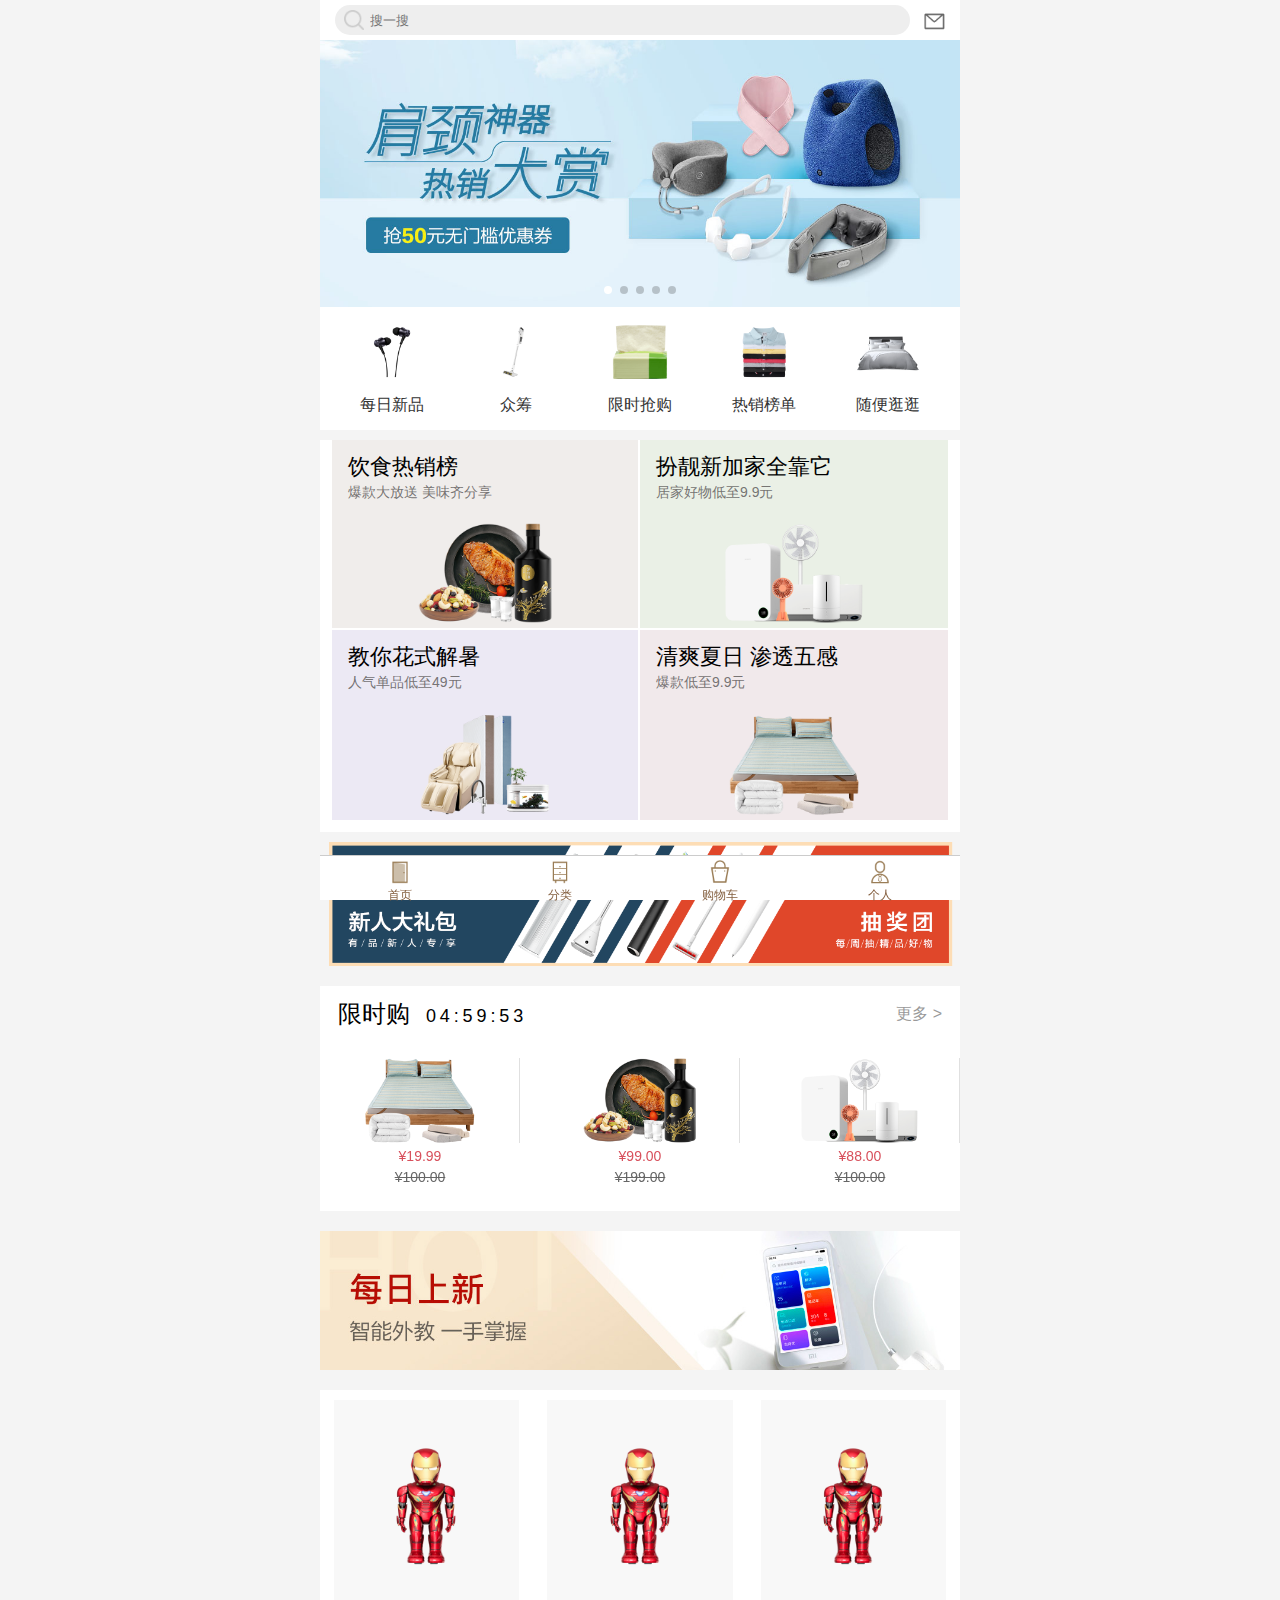
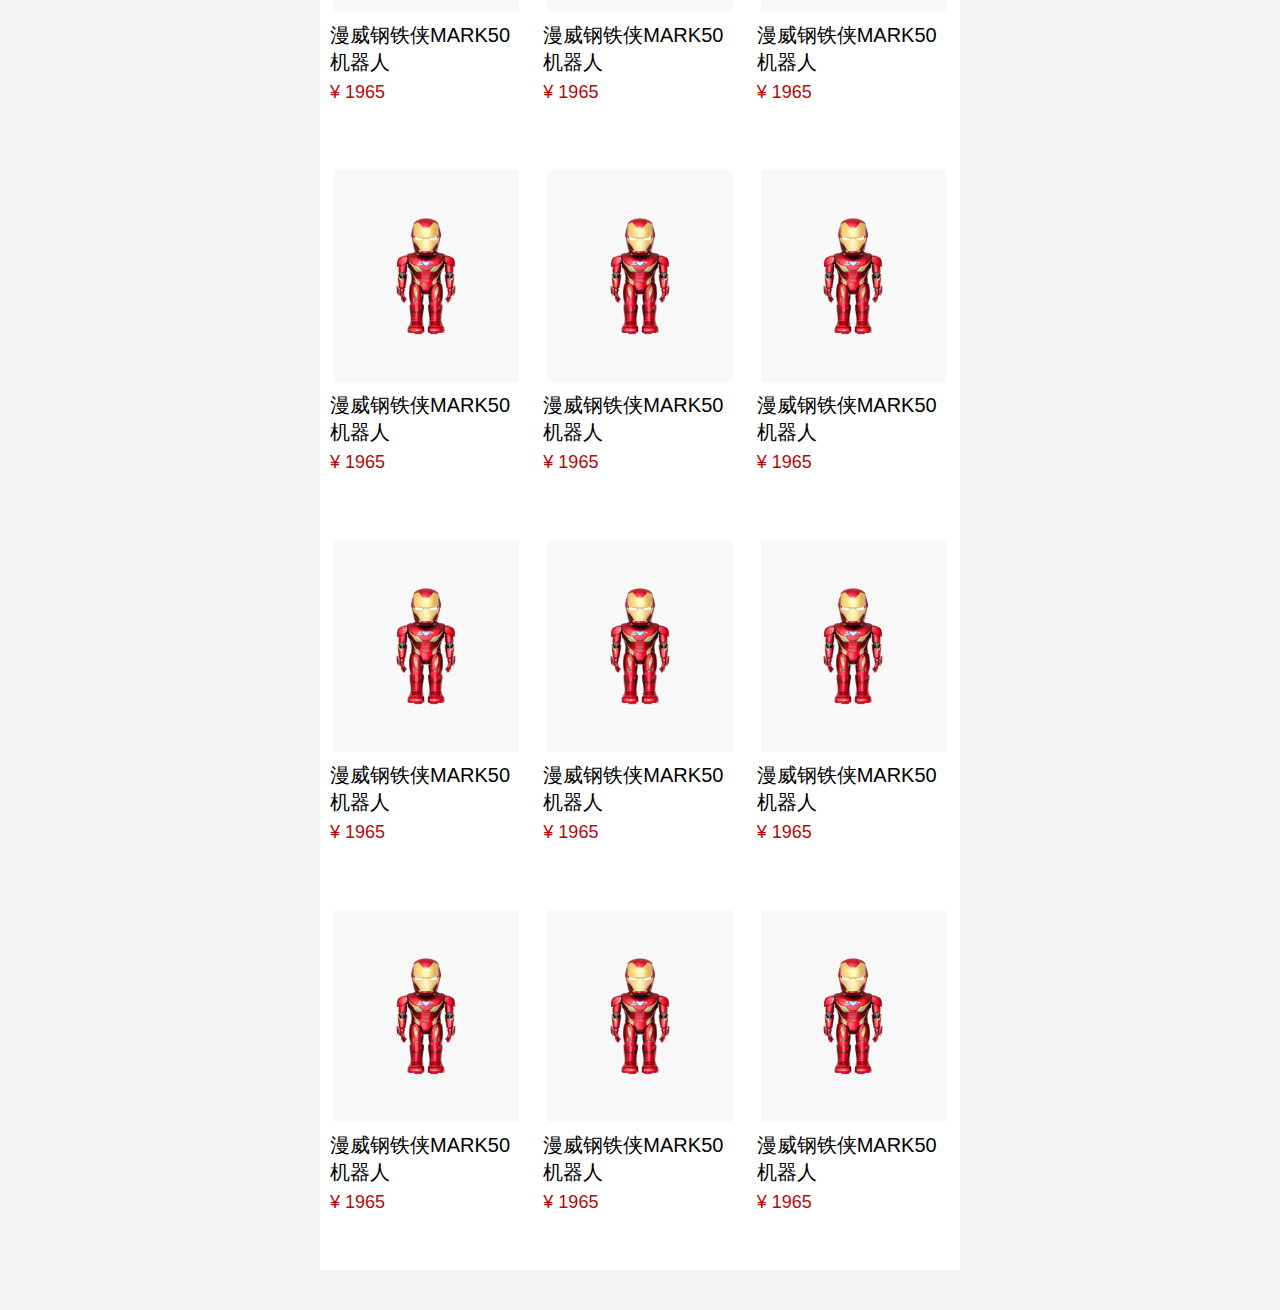
==== index.html @ 861d6db7 "有品" ====
<!DOCTYPE html>
<html lang="en">

<head>
	<meta charset="UTF-8">
	<!-- 
		user-scalable 是否缩放
		width=device-width 布局视口与可见视口宽度相同
		initial-scale 初始缩放比列
	 -->
	<meta name="viewport"
		content="width=device-width,user-scalable=no,initial-scale=1.0,maximum-scale=1.0,minimum-scale=1.0" />
	<title>首页</title>
	<link rel="stylesheet" type="text/css" href="./style/base.css">
	<link rel="stylesheet" href="./style/swiper.min.css">
	<link rel="stylesheet" type="text/css" href="./style/index.css">
</head>

<body>
	<div id="layout">
		<!-- 头部 -->
		<header class="header">
			<div class="header_box">
				<form action="#" class="form">
					<span class="icon_search"></span>
					<input type="searchs" placeholder="搜一搜">
				</form>
				<a href="javascript:;" class="navigator-msg-img">
					<img src="./images/std_titlebar_home_message.png" alt="">
				</a>
			</div>
		</header>
		<!-- 轮播图 -->
		<div class="banner swiper-container" id="swiper1">
			<ul class="clearfix swiper-wrapper">
				<li class="swiper-slide"><a href="#"><img src="./images/banner01.jpg" alt=""></a></li>
				<li class="swiper-slide"><a href="#"><img src="./images/banner02.jpg" alt=""></a></li>
				<li class="swiper-slide"><a href="#"><img src="./images/banner03.jpg" alt=""></a></li>
				<li class="swiper-slide"><a href="#"><img src="./images/banner04.jpg" alt=""></a></li>
				<li class="swiper-slide"><a href="#"><img src="./images/banner05.jpg" alt=""></a></li>
			</ul>
			<div class="swiper-pagination" style="width: 100px;float: right">
				<li></li>
				<li></li>
				<li></li>
				<li></li>
				<li></li>
			</div>
			<!--分页器-->
		</div>
		<nav class="nav">
			<ul class="item-tab clearfix">
				<li>
					<a href="#">
						<img src="./images/img-tab01.png" alt="">
						<span>每日新品</span>
					</a>
				</li>
				<li>
					<a href="#">
						<img src="./images/img-tab02.png" alt="">
						<span>众筹</span>
					</a>
				</li>
				<li>
					<a href="#">
						<img src="./images/img-tab03.png" alt="">
						<span>限时抢购</span>
					</a>
				</li>
				<li>
					<a href="#">
						<img src="./images/img-tab04.png" alt="">
						<span>热销榜单</span>
					</a>
				</li>
				<li>
					<a href="#">
						<img src="./images/img-tab05.png" alt="">
						<span>随便逛逛</span>
					</a>
				</li>
			</ul>
		</nav>
		<!-- 商品主体 -->
		<div class="main">
			<!-- 主体分类 -->
			<div class="main-classify">
				<div class="main-item clearfix">
					<div class="main-item-box">
						<h3>饮食热销榜</h3>
						<span>爆款大放送&nbsp;美味齐分享</span>
						<img src="./images/main-top-02.png" alt="">
					</div>
					<div class="main-item-box">
						<h3>扮靓新加家全靠它</h3>
						<span>居家好物低至9.9元</span>
						<img src="./images/main-top-03.png"" alt="">
					</div>
					<div class=" main-item-box">
						<h3>教你花式解暑</h3>
						<span>人气单品低至49元</span>
						<img src="./images/main-top-04.png"" alt="">
					</div>
					<div class=" main-item-box">
						<h3>清爽夏日&nbsp;渗透五感</h3>
						<span>爆款低至9.9元</span>
						<img src="./images/main-top-01.png"" alt="">
					</div>
				</div>
			</div>
			<!-- 广告 -->
			<div class=" main-advertising">
						<img src="./images/main-advertising.png" alt="">
			</div>
					<!-- 限时购 -->
					<section class="product_box">
						<!-- 头部 -->
						<div class="product_box_tit clearfix">
							<div class="f_left">
								<span class="sk_name">限时购</span>
								<!-- <div class="sk_tit_time">
								<i></i>
								<span>09点场</span>
							</div> -->
								<div class="sk_time">
									<span>0</span>
									<span>0</span>
									<span>:</span>
									<span>0</span>
									<span>0</span>
									<span>:</span>
									<span>0</span>
									<span>0</span>
								</div>
							</div>
							<div class="f_right more">更多&nbsp;>
							</div>
						</div>
						<!-- 内容 -->
						<div class="product_box_con swiper-container" id="swiper2">
							<ul class="clearfix swiper-wrapper">
								<li class="swiper-slide">
									<a href="javascript:;"><img src="./images/main-top-01.png" alt=""></a>
									<p>&yen;19.99</p>
									<p>&yen;100.00</p>
								</li>
								<li class="swiper-slide">
									<a href="javascript:;"><img src="./images/main-top-02.png" alt=""></a>
									<p>&yen;99.00</p>
									<p>&yen;199.00</p>
								</li>
								<li class="swiper-slide">
									<a href="javascript:;"><img src="./images/main-top-03.png" alt=""></a>
									<p>&yen;88.00</p>
									<p>&yen;100.00</p>
								</li>
								<li class="swiper-slide">
									<a href="javascript:;"><img src="./images/main-top-04.png" alt=""></a>
									<p>&yen;10.00</p>
									<p>&yen;100.00</p>
								</li>
								<li class="swiper-slide">
									<a href="javascript:;"><img src="./images/main-top-01.png" alt=""></a>
									<p>&yen;10.00</p>
									<p>&yen;100.00</p>
								</li>
								<li class="swiper-slide">
									<a href="javascript:;"><img src="./images/main-top-01.png" alt=""></a>
									<p>&yen;10.00</p>
									<p>&yen;100.00</p>
								</li>
							</ul>
						</div>
					</section>
					<div class=" main-advertising">
						<img src="./images/main-advertising2.png" alt="">
					</div>
					<section class="product-main">
						<ul>
							<li>
								<div class="product-bg">
									<div class="product-img"></div>
								</div>
								<div class="product-tit">漫威钢铁侠MARK50机器人</div>
								<!-- 价格 -->
								<span class="product-price">
									&yen;&nbsp;1965
								</span>
							</li>
							<li>
								<div class="product-bg">
									<div class="product-img"></div>
								</div>
								<div class="product-tit">漫威钢铁侠MARK50机器人</div>
								<!-- 价格 -->
								<span class="product-price">
									&yen;&nbsp;1965
								</span>
							</li>
							<li>
								<div class="product-bg">
									<div class="product-img"></div>
								</div>
								<div class="product-tit">漫威钢铁侠MARK50机器人</div>
								<!-- 价格 -->
								<span class="product-price">
									&yen;&nbsp;1965
								</span>
							</li>
							<li>
								<div class="product-bg">
									<div class="product-img"></div>
								</div>
								<div class="product-tit">漫威钢铁侠MARK50机器人</div>
								<!-- 价格 -->
								<span class="product-price">
									&yen;&nbsp;1965
								</span>
							</li>
							<li>
								<div class="product-bg">
									<div class="product-img"></div>
								</div>
								<div class="product-tit">漫威钢铁侠MARK50机器人</div>
								<!-- 价格 -->
								<span class="product-price">
									&yen;&nbsp;1965
								</span>
							</li>
							<li>
								<div class="product-bg">
									<div class="product-img"></div>
								</div>
								<div class="product-tit">漫威钢铁侠MARK50机器人</div>
								<!-- 价格 -->
								<span class="product-price">
									&yen;&nbsp;1965
								</span>
							</li>
						</ul>
					</section>
					<section class="product-main">
						<ul>
							<li>
								<div class="product-bg">
									<div class="product-img"></div>
								</div>
								<div class="product-tit">漫威钢铁侠MARK50机器人</div>
								<!-- 价格 -->
								<span class="product-price">
									&yen;&nbsp;1965
								</span>
							</li>
							<li>
								<div class="product-bg">
									<div class="product-img"></div>
								</div>
								<div class="product-tit">漫威钢铁侠MARK50机器人</div>
								<!-- 价格 -->
								<span class="product-price">
									&yen;&nbsp;1965
								</span>
							</li>
							<li>
								<div class="product-bg">
									<div class="product-img"></div>
								</div>
								<div class="product-tit">漫威钢铁侠MARK50机器人</div>
								<!-- 价格 -->
								<span class="product-price">
									&yen;&nbsp;1965
								</span>
							</li>
							<li>
								<div class="product-bg">
									<div class="product-img"></div>
								</div>
								<div class="product-tit">漫威钢铁侠MARK50机器人</div>
								<!-- 价格 -->
								<span class="product-price">
									&yen;&nbsp;1965
								</span>
							</li>
							<li>
								<div class="product-bg">
									<div class="product-img"></div>
								</div>
								<div class="product-tit">漫威钢铁侠MARK50机器人</div>
								<!-- 价格 -->
								<span class="product-price">
									&yen;&nbsp;1965
								</span>
							</li>
							<li>
								<div class="product-bg">
									<div class="product-img"></div>
								</div>
								<div class="product-tit">漫威钢铁侠MARK50机器人</div>
								<!-- 价格 -->
								<span class="product-price">
									&yen;&nbsp;1965
								</span>
							</li>
						</ul>
					</section>
				
		</main>
		<footer class="m-footer">
			<div class="m-footer-box">
				<div class="tabbar-item">
					<a href="./index.html">
						<i class="tab-01"></i>
						<span>首页</span>
					</a>
					<a href="./category.html">
						<i class="tab-02"></i>
						<span>分类</span>
					</a>
					<a href="javascript;;">
						<i class="tab-03"></i>
						<span>购物车</span>
					</a>
					<a href="./mine.html">
						<i class="tab-04"></i>
						<span>个人</span>
					</a>
					
				</div>
			</div>
		</footer>
	</div>





	<script src="js/swiper.min.js"> </script>
	<script src="js/common.js"></script>
	<script src="js/index.js"></script>

</body>

</html>
---- style/base.css ----
/*
	重置
 */
* {
	padding: 0px;
	margin: 0px auto;
	box-sizing: border-box;
	-webkit-tap-highlight-color: transparent;   /*消除移动端默认的点击高亮效果*/
	-webkit-box-sizing: border-box; 
}
html,body {
	width: 100%;
}
body {
	font-size: 14px;
	font-family: "MicroSoft YaHei",sans-serif; /*设备默认字体*/
}
a {
	color: #333;
	text-decoration: none;
	display: inline-block;
}
a:hover {
	text-decoration: none;
}
ul , ol {
	list-style: none;
}
i {
	font-style:normal;
}
a,button,input,optgroup,select,textarea{

	-webkit-tap-highlight-color: rgba(0,0,0,0);
	
}
/* input {
	border: none;
	去掉input的框
	outline: none;
	appearance 去掉移动端默认的表单样式
	-webkit-appearance:none;
} */
/*通用 css */
.clearfix::before,
.clearfix::after{
	content: "";
	height: 0;
	line-height: 0;
	display: block;
	visibility: hidden;
	clear: both;
}
.f_left {
	float: left;
}
.f_right {
	float: right;
}
.do_a {
	color: #ABC0CE;
}
---- style/index.css ----
body {
	background: #F4F4F4;
}
#layout {
	width: 100%;
	max-width: 640px;
	min-width: 300px;
	padding: 40px 0;
}

.header {
	position: fixed;
	top: 0px;
	width: 100%;
	height: 40px;
	z-index: 1000;
	background: #fff;
	max-width: 640px;
	min-width: 300px;
}

.header>.header_box {
	width: 100%;
	height: 40px;
	max-width: 640px;
	min-width: 300px;
	position: relative;
}

/* .header_box .icon_logo {
	display: block;
	width: 60px;
	height: 36px;
	position: absolute;
	top: 4px;
	left: 10px;
	background-position:0 -103px;
} */
.header_box .form {
	width: 100%;
	height: 40px;
	position: relative;
	padding-left: 15px;
	padding-right: 50px;
	
}

.header_box .form>input {
	width: 100%;
	height: 30px;
	border-radius: 15px;
	margin-top: 5px;
	padding-left: 35px;
	outline: none;
	border: none;
	background: #EEEEEE;

}

.icon_search {
	display: block;
	position: absolute;
	width: 20px;
	height: 20px;
	top: 10px;
	left: 24px;
	background: url("../images/home_search.png") no-repeat;
	background-size: 100%;
	z-index: 3;
}

.header_box .navigator-msg-img {
	width: 42px;
	height: 42px;
	position: absolute;
	right: 5px;
	top: 0px;
	z-index: 4;
}

.header_box .navigator-msg-img img {
	width: 100%;
}

/* 轮播图 */
.banner {
	width: 100%;
	position: relative;
	overflow: hidden;
}
.swiper-wrapper .swiper-slide a {
	display: block;
	width: 100%;
}
.swiper-wrapper .swiper-slide img {
	display: block;
	width: 100%;
}
/* 分页器 */
.swiper-pagination-bullets {
	right: 0;
}
.swiper-pagination-bullet-active {
	background: #fff;
}
/* 导航栏 */
.nav {
	width: 100%;
	padding: 14px 10px;
	/* border-bottom: 1px solid; */
	background: #fff;
	margin-bottom: 10px;
}
.nav .item-tab {
	width: 100%;
	/* background: pink; */
}
.nav .item-tab li {
	width: 20%;
	float: left;
}
.nav .item-tab li a {
	display: block;
	width: 100%;
	text-align: center;
	/* border: 1px solid; */
	font-size: 16px;
}
.nav .item-tab li a img {
	display: block;
	width: 62px;
	height: 62px;
	/* border: 1px solid; */
	margin-bottom: 12px;
}

/* 主体 */
.main {
	width: 100%;
	/* border: 1px solid; */
}
.main .main-classify {
	width: 100%;
	padding:0 12px 12px;
	background: #fff;
	margin-bottom: 10px;
}
.main .main-classify .main-item {
	width: 100%;
	/* border: 1px solid; */
	box-sizing: border-box;


}
.main-item .main-item-box{
	width: 50%;
	height: 190px;
	/* background: pink; */
	/* border: 1px solid; */
	float: left;
	position: relative;
	padding: 12px 0 0 0px;
}
.main-item .main-item-box img {
	display: block;
	width: 150px;
	height: 100px;
	/* border: 1px solid; */
	position: absolute;
	bottom: 5px;
	left: 0px;
	right: 0;
}
.main-item .main-item-box:nth-child(1) {
	background: #F0EDEB;
	border-right: 2px solid #fff;
	border-bottom: 2px solid #fff;
}
.main-item .main-item-box:nth-child(2) {
	background: #EAF0E6;
	border-bottom: 2px solid #fff;
}
.main-item .main-item-box:nth-child(3) {
	background: #ECE9F4;
	border-right: 2px solid #fff;
}
.main-item .main-item-box:nth-child(4) {
	background: #F1E9EB;
}
.main-item .main-item-box h3 {
	font-size: 22px;
	font-weight: 400;
	margin-bottom: 2px;
	margin-left: 16px;
}
.main-item .main-item-box span {
	color: rgba(80, 77, 77, 0.774);
	margin-left: 16px;
}
/* 广告 */
.main .main-advertising img {
	display: block;
	width: 100%;
	margin-bottom: 20px;
}

/*限时购*/
.main .product_box {
	/* border: 1px solid; */
	width: 100%;
	padding-bottom: 10px;
	background: #fff;
	margin-bottom: 20px;
}
.product_box .product_box_tit {
	/* border: 1px solid; */
	padding: 12px 18px;
	width: 100%;
	max-width: 640px;
	min-width: 300px;
}
.product_box_tit .sk_name,.sk_tit_time,.sk_time {
	display: inline-block;
}
.product_box_tit .sk_name {
	font-size: 24px;
	margin-right: 12px;
}
.product_box_tit .sk_time  span{
	/* border: 1px solid; */
	font-size: 18px;
}
.product_box_tit .more {
	margin-top: 6px;
	color: #999999;
	font-size: 16px;
}
/*商品内容*/
.product_box > .product_box_con {
	width: 100%;
	padding: 16px 0 16px 0;
	max-width: 640px;
	min-width: 300px;

}
.product_box > .product_box_con > ul {
	width: 100%;
	/* display: flex; */
}
.product_box > .product_box_con > ul > li {
	float: left;
	width: 33.3333%;
	text-align: center;
}
.product_box > .product_box_con > ul > li > a {
	display: block;
	width: 100%;
	border-right: 1px solid #e0e0e0;
}
.product_box > .product_box_con > ul > li:last-child > a {
	border-right: 0px;
}
.product_box > .product_box_con > ul > li > a > img {
	display: block;
	width: 64%;
	margin: 0 auto;
}
/* 
	E.first-of-type 选择E同类型的同级的第一个元素
	E.last-of-type 选择E同类型的同级的最后一个元素
	E.first-of-type 选择E同类型的同级的第一个元素
*/
.product_box > .product_box_con > ul > li > p:first-of-type {
	color: #d8505c;
	padding-top: 5px;
}
.product_box > .product_box_con > ul > li > p:last-of-type {
	text-decoration: line-through;  /*删除线 */
	color: #666;
	padding-top: 5px;
}
/* 商品中部 */
.main .product-main {
	width: 100%;
	/* height: 700px; */
	/* border: 1px solid; */

}
.main .product-main ul {
	width: 100%;
	display: flex;
	display: -webkit-flex; /* Safari */
	flex-wrap: wrap;
	background: #fff;

}
.main .product-main ul li{
	width: 33.33%;
	height: 370px;
	/* border: 1px solid; */
	padding: 10px;
	text-align: left;
}
.main .product-main .product-bg {
	width: 96%;
	height: 212px;;
	background: #F8F8F8;
	margin-bottom: 10px;
	box-sizing: border-box;
	padding-top: 32px;
}
.product-bg .product-img {
	width: 80%;
	height: 160px;
	/* border: 1px solid; */
	background: url(../images/portarit-2.png) no-repeat;
	background-size: 100%;
}
.main .product-main .product-tit {
	font-size: 20px;
	margin-bottom: 6px;
}
.main .product-main .product-price {
	font-size: 18px;
	color: #B60909;
}



/*--------------- 底部----------------  */
.m-footer {
	position: fixed;
	bottom: 0px;
	left: 0px;
	right: 0px;
	width: 100%;
	height: 45px;
	z-index: 1000;
	background:#fff;
	max-width: 640px;
	min-width: 300px;
	border-top: 1px solid #ccc;
} 
.m-footer .m-footer-box {
	width: 100%;
	height: 50px;
	max-width: 640px;
	min-width: 300px;
}
.m-footer-box .tabbar-item {
	width: 100%;
	height: 50px;
	/* border-top: 1px solid; */
	display: flex;
}
.tabbar-item a  {
	width: 25%;
	height: 50px;
	/* border-right: 1px solid; */
	text-align: center;
}
.tabbar-item a span {
	display: inline-block;
	margin-top: 4px;
	padding: 0px;
	font-family: Arial, Helvetica, sans-serif;
	font-size: 12px;
	color: rgb(132, 95, 63);
	line-height: 14.4px;
}
.tabbar-item a i{
	display: block;
	width: 24px;
	height: 24px;
	/* border: 1px solid; */
	margin-top: 4px;
	/* 居中 */
	/* display:table-cell;
    text-align:center;
	vertical-align:middle; */
}
.tabbar-item .tab-01 {
	background: url("../images/img.png");
	background-position: 0 -24px;
	background-size: 100%;
}
.tabbar-item .tab-02 {
	background: url("../images/img.png");
	background-position: 0 -48px;
	background-size: 100%;
}
.tabbar-item .tab-03 {
	background: url("../images/img.png");
	background-position: 0 -144px;
	background-size: 100%;
}
.tabbar-item .tab-04 {
	background: url("../images/img.png");
	background-position: 0 -191px;
	background-size: 100%;
}
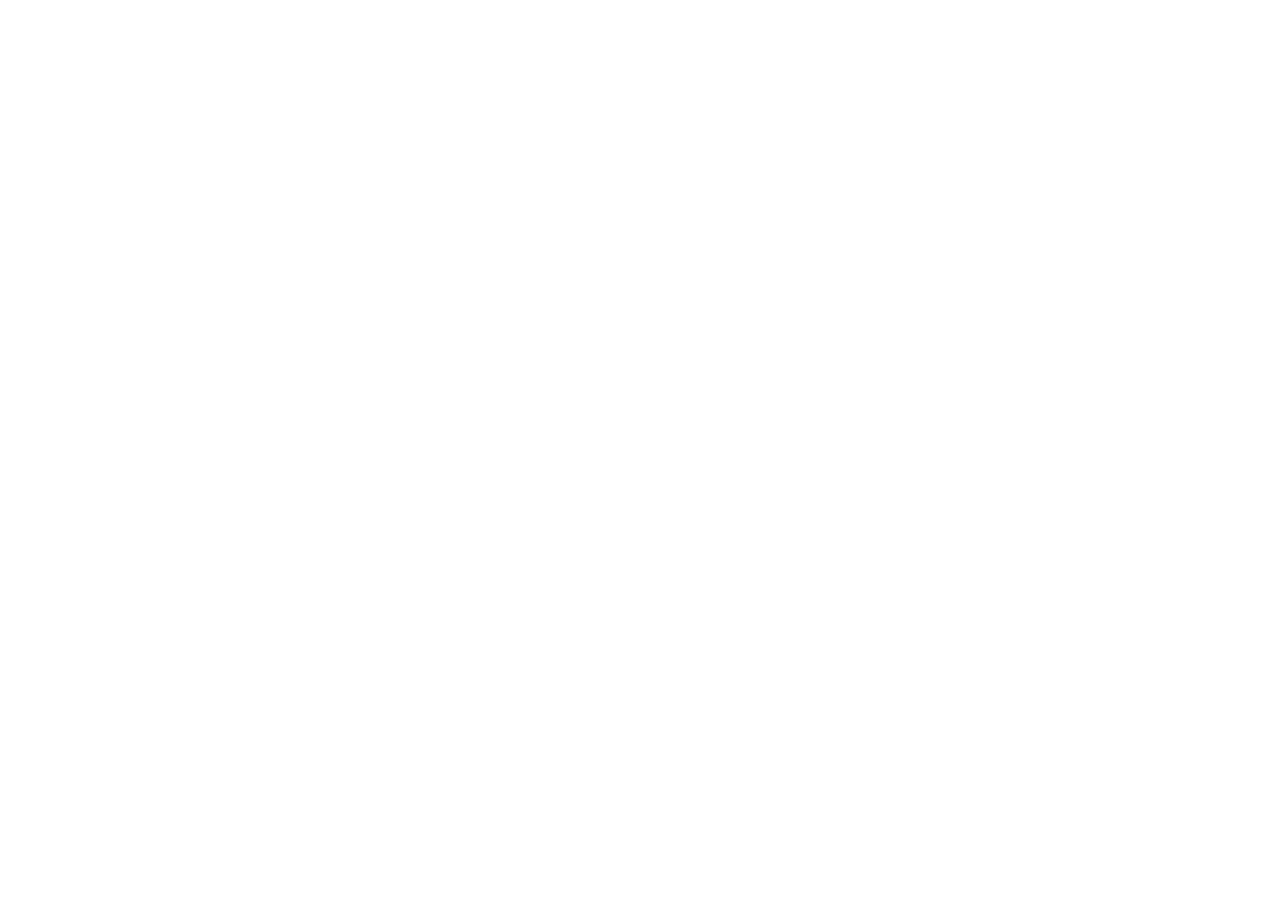
==== commit 641ab41e: "练手" ====
--- a/index.html
+++ b/index.html
@@ -1,344 +1,13 @@
 <!DOCTYPE html>
 <html lang="en">
-
 <head>
-	<meta charset="UTF-8">
-	<!-- 
-		user-scalable 是否缩放
-		width=device-width 布局视口与可见视口宽度相同
-		initial-scale 初始缩放比列
-	 -->
-	<meta name="viewport"
-		content="width=device-width,user-scalable=no,initial-scale=1.0,maximum-scale=1.0,minimum-scale=1.0" />
-	<title>首页</title>
-	<link rel="stylesheet" type="text/css" href="./style/base.css">
-	<link rel="stylesheet" href="./style/swiper.min.css">
-	<link rel="stylesheet" type="text/css" href="./style/index.css">
+    <meta charset="UTF-8">
+    <meta name="viewport" content="width=
+    , initial-scale=1.0">
+    <meta http-equiv="X-UA-Compatible" content="ie=edge">
+    <title>Document</title>
 </head>
-
 <body>
-	<div id="layout">
-		<!-- 头部 -->
-		<header class="header">
-			<div class="header_box">
-				<form action="#" class="form">
-					<span class="icon_search"></span>
-					<input type="searchs" placeholder="搜一搜">
-				</form>
-				<a href="javascript:;" class="navigator-msg-img">
-					<img src="./images/std_titlebar_home_message.png" alt="">
-				</a>
-			</div>
-		</header>
-		<!-- 轮播图 -->
-		<div class="banner swiper-container" id="swiper1">
-			<ul class="clearfix swiper-wrapper">
-				<li class="swiper-slide"><a href="#"><img src="./images/banner01.jpg" alt=""></a></li>
-				<li class="swiper-slide"><a href="#"><img src="./images/banner02.jpg" alt=""></a></li>
-				<li class="swiper-slide"><a href="#"><img src="./images/banner03.jpg" alt=""></a></li>
-				<li class="swiper-slide"><a href="#"><img src="./images/banner04.jpg" alt=""></a></li>
-				<li class="swiper-slide"><a href="#"><img src="./images/banner05.jpg" alt=""></a></li>
-			</ul>
-			<div class="swiper-pagination" style="width: 100px;float: right">
-				<li></li>
-				<li></li>
-				<li></li>
-				<li></li>
-				<li></li>
-			</div>
-			<!--分页器-->
-		</div>
-		<nav class="nav">
-			<ul class="item-tab clearfix">
-				<li>
-					<a href="#">
-						<img src="./images/img-tab01.png" alt="">
-						<span>每日新品</span>
-					</a>
-				</li>
-				<li>
-					<a href="#">
-						<img src="./images/img-tab02.png" alt="">
-						<span>众筹</span>
-					</a>
-				</li>
-				<li>
-					<a href="#">
-						<img src="./images/img-tab03.png" alt="">
-						<span>限时抢购</span>
-					</a>
-				</li>
-				<li>
-					<a href="#">
-						<img src="./images/img-tab04.png" alt="">
-						<span>热销榜单</span>
-					</a>
-				</li>
-				<li>
-					<a href="#">
-						<img src="./images/img-tab05.png" alt="">
-						<span>随便逛逛</span>
-					</a>
-				</li>
-			</ul>
-		</nav>
-		<!-- 商品主体 -->
-		<div class="main">
-			<!-- 主体分类 -->
-			<div class="main-classify">
-				<div class="main-item clearfix">
-					<div class="main-item-box">
-						<h3>饮食热销榜</h3>
-						<span>爆款大放送&nbsp;美味齐分享</span>
-						<img src="./images/main-top-02.png" alt="">
-					</div>
-					<div class="main-item-box">
-						<h3>扮靓新加家全靠它</h3>
-						<span>居家好物低至9.9元</span>
-						<img src="./images/main-top-03.png"" alt="">
-					</div>
-					<div class=" main-item-box">
-						<h3>教你花式解暑</h3>
-						<span>人气单品低至49元</span>
-						<img src="./images/main-top-04.png"" alt="">
-					</div>
-					<div class=" main-item-box">
-						<h3>清爽夏日&nbsp;渗透五感</h3>
-						<span>爆款低至9.9元</span>
-						<img src="./images/main-top-01.png"" alt="">
-					</div>
-				</div>
-			</div>
-			<!-- 广告 -->
-			<div class=" main-advertising">
-						<img src="./images/main-advertising.png" alt="">
-			</div>
-					<!-- 限时购 -->
-					<section class="product_box">
-						<!-- 头部 -->
-						<div class="product_box_tit clearfix">
-							<div class="f_left">
-								<span class="sk_name">限时购</span>
-								<!-- <div class="sk_tit_time">
-								<i></i>
-								<span>09点场</span>
-							</div> -->
-								<div class="sk_time">
-									<span>0</span>
-									<span>0</span>
-									<span>:</span>
-									<span>0</span>
-									<span>0</span>
-									<span>:</span>
-									<span>0</span>
-									<span>0</span>
-								</div>
-							</div>
-							<div class="f_right more">更多&nbsp;>
-							</div>
-						</div>
-						<!-- 内容 -->
-						<div class="product_box_con swiper-container" id="swiper2">
-							<ul class="clearfix swiper-wrapper">
-								<li class="swiper-slide">
-									<a href="javascript:;"><img src="./images/main-top-01.png" alt=""></a>
-									<p>&yen;19.99</p>
-									<p>&yen;100.00</p>
-								</li>
-								<li class="swiper-slide">
-									<a href="javascript:;"><img src="./images/main-top-02.png" alt=""></a>
-									<p>&yen;99.00</p>
-									<p>&yen;199.00</p>
-								</li>
-								<li class="swiper-slide">
-									<a href="javascript:;"><img src="./images/main-top-03.png" alt=""></a>
-									<p>&yen;88.00</p>
-									<p>&yen;100.00</p>
-								</li>
-								<li class="swiper-slide">
-									<a href="javascript:;"><img src="./images/main-top-04.png" alt=""></a>
-									<p>&yen;10.00</p>
-									<p>&yen;100.00</p>
-								</li>
-								<li class="swiper-slide">
-									<a href="javascript:;"><img src="./images/main-top-01.png" alt=""></a>
-									<p>&yen;10.00</p>
-									<p>&yen;100.00</p>
-								</li>
-								<li class="swiper-slide">
-									<a href="javascript:;"><img src="./images/main-top-01.png" alt=""></a>
-									<p>&yen;10.00</p>
-									<p>&yen;100.00</p>
-								</li>
-							</ul>
-						</div>
-					</section>
-					<div class=" main-advertising">
-						<img src="./images/main-advertising2.png" alt="">
-					</div>
-					<section class="product-main">
-						<ul>
-							<li>
-								<div class="product-bg">
-									<div class="product-img"></div>
-								</div>
-								<div class="product-tit">漫威钢铁侠MARK50机器人</div>
-								<!-- 价格 -->
-								<span class="product-price">
-									&yen;&nbsp;1965
-								</span>
-							</li>
-							<li>
-								<div class="product-bg">
-									<div class="product-img"></div>
-								</div>
-								<div class="product-tit">漫威钢铁侠MARK50机器人</div>
-								<!-- 价格 -->
-								<span class="product-price">
-									&yen;&nbsp;1965
-								</span>
-							</li>
-							<li>
-								<div class="product-bg">
-									<div class="product-img"></div>
-								</div>
-								<div class="product-tit">漫威钢铁侠MARK50机器人</div>
-								<!-- 价格 -->
-								<span class="product-price">
-									&yen;&nbsp;1965
-								</span>
-							</li>
-							<li>
-								<div class="product-bg">
-									<div class="product-img"></div>
-								</div>
-								<div class="product-tit">漫威钢铁侠MARK50机器人</div>
-								<!-- 价格 -->
-								<span class="product-price">
-									&yen;&nbsp;1965
-								</span>
-							</li>
-							<li>
-								<div class="product-bg">
-									<div class="product-img"></div>
-								</div>
-								<div class="product-tit">漫威钢铁侠MARK50机器人</div>
-								<!-- 价格 -->
-								<span class="product-price">
-									&yen;&nbsp;1965
-								</span>
-							</li>
-							<li>
-								<div class="product-bg">
-									<div class="product-img"></div>
-								</div>
-								<div class="product-tit">漫威钢铁侠MARK50机器人</div>
-								<!-- 价格 -->
-								<span class="product-price">
-									&yen;&nbsp;1965
-								</span>
-							</li>
-						</ul>
-					</section>
-					<section class="product-main">
-						<ul>
-							<li>
-								<div class="product-bg">
-									<div class="product-img"></div>
-								</div>
-								<div class="product-tit">漫威钢铁侠MARK50机器人</div>
-								<!-- 价格 -->
-								<span class="product-price">
-									&yen;&nbsp;1965
-								</span>
-							</li>
-							<li>
-								<div class="product-bg">
-									<div class="product-img"></div>
-								</div>
-								<div class="product-tit">漫威钢铁侠MARK50机器人</div>
-								<!-- 价格 -->
-								<span class="product-price">
-									&yen;&nbsp;1965
-								</span>
-							</li>
-							<li>
-								<div class="product-bg">
-									<div class="product-img"></div>
-								</div>
-								<div class="product-tit">漫威钢铁侠MARK50机器人</div>
-								<!-- 价格 -->
-								<span class="product-price">
-									&yen;&nbsp;1965
-								</span>
-							</li>
-							<li>
-								<div class="product-bg">
-									<div class="product-img"></div>
-								</div>
-								<div class="product-tit">漫威钢铁侠MARK50机器人</div>
-								<!-- 价格 -->
-								<span class="product-price">
-									&yen;&nbsp;1965
-								</span>
-							</li>
-							<li>
-								<div class="product-bg">
-									<div class="product-img"></div>
-								</div>
-								<div class="product-tit">漫威钢铁侠MARK50机器人</div>
-								<!-- 价格 -->
-								<span class="product-price">
-									&yen;&nbsp;1965
-								</span>
-							</li>
-							<li>
-								<div class="product-bg">
-									<div class="product-img"></div>
-								</div>
-								<div class="product-tit">漫威钢铁侠MARK50机器人</div>
-								<!-- 价格 -->
-								<span class="product-price">
-									&yen;&nbsp;1965
-								</span>
-							</li>
-						</ul>
-					</section>
-				
-		</main>
-		<footer class="m-footer">
-			<div class="m-footer-box">
-				<div class="tabbar-item">
-					<a href="./index.html">
-						<i class="tab-01"></i>
-						<span>首页</span>
-					</a>
-					<a href="./category.html">
-						<i class="tab-02"></i>
-						<span>分类</span>
-					</a>
-					<a href="javascript;;">
-						<i class="tab-03"></i>
-						<span>购物车</span>
-					</a>
-					<a href="./mine.html">
-						<i class="tab-04"></i>
-						<span>个人</span>
-					</a>
-					
-				</div>
-			</div>
-		</footer>
-	</div>
-
-
-
-
-
-	<script src="js/swiper.min.js"> </script>
-	<script src="js/common.js"></script>
-	<script src="js/index.js"></script>
-
+    
 </body>
-
 </html>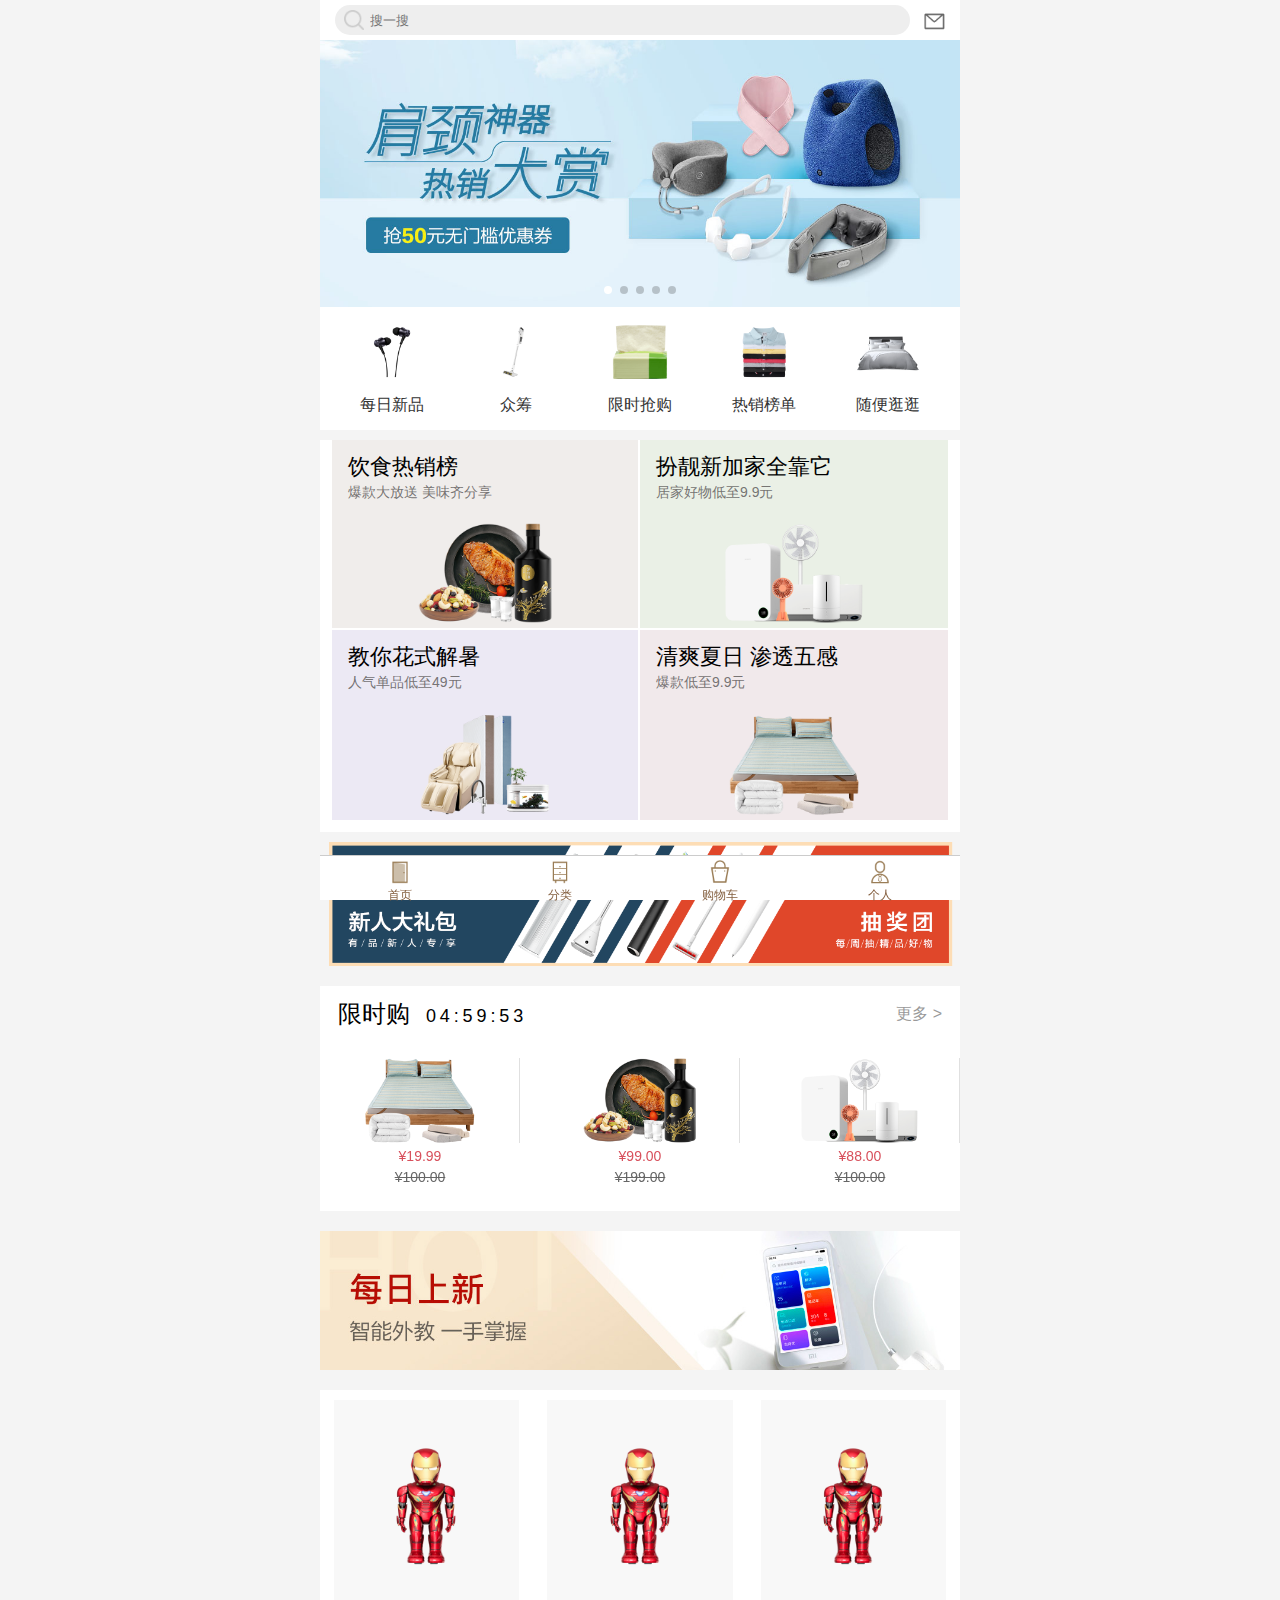
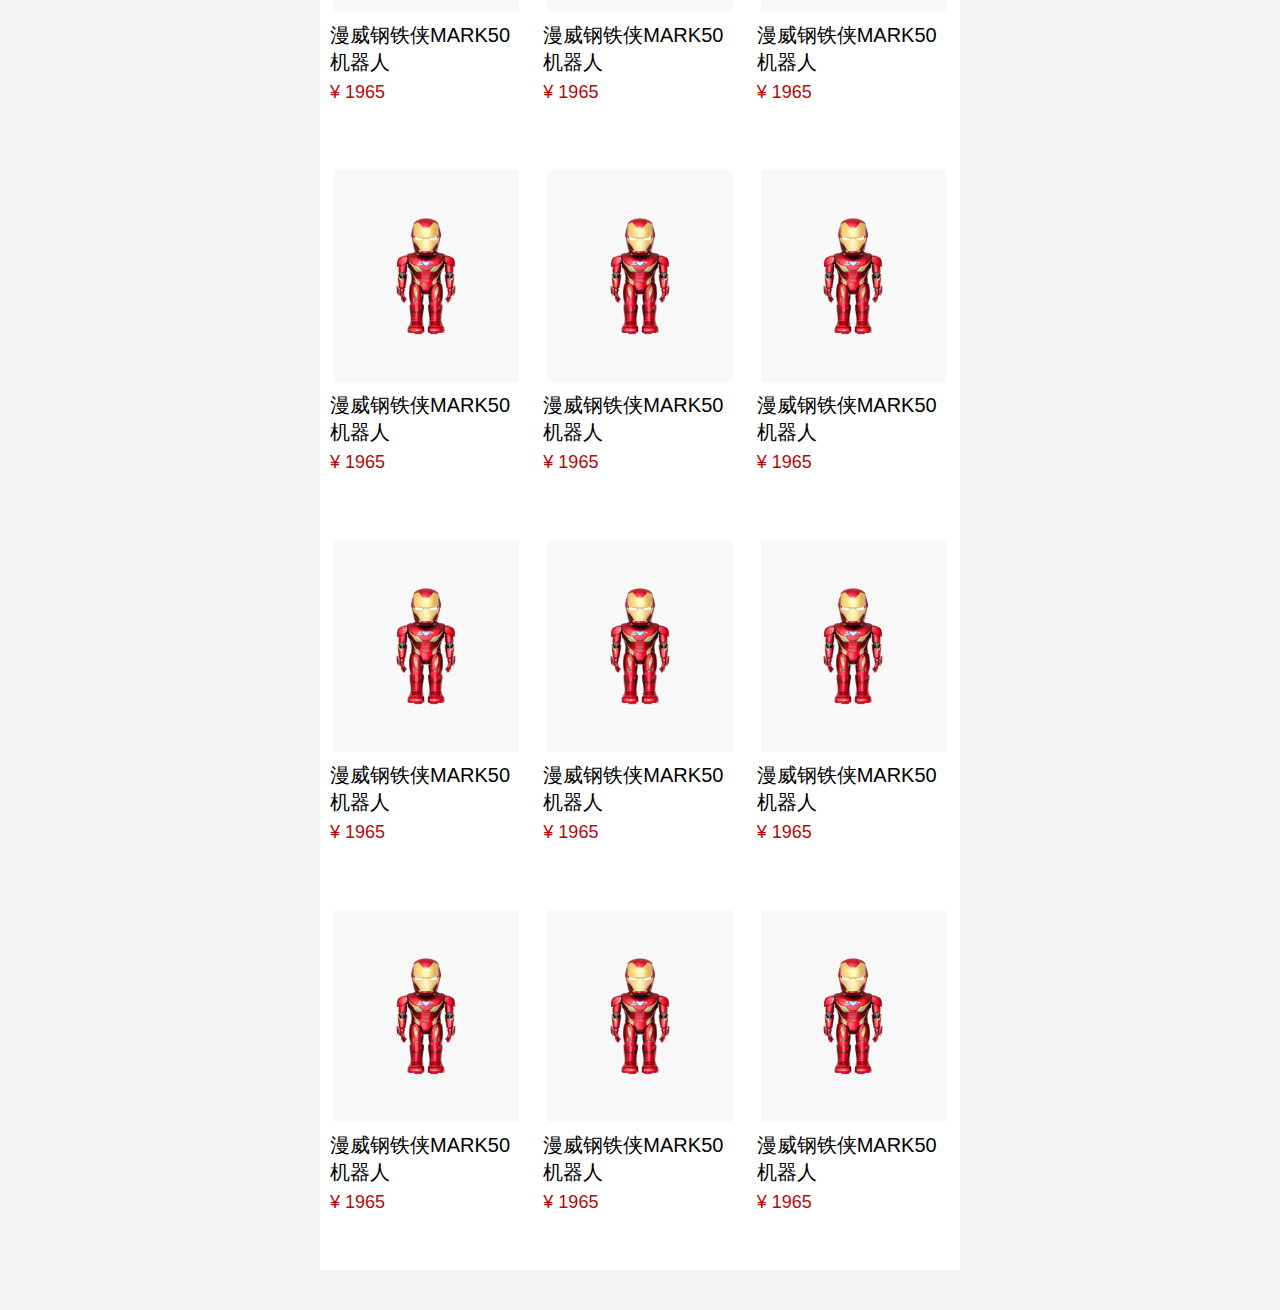
==== commit 1e45b199: "有品" ====
--- a/index.html
+++ b/index.html
@@ -1,13 +1,344 @@
 <!DOCTYPE html>
 <html lang="en">
+
 <head>
-    <meta charset="UTF-8">
-    <meta name="viewport" content="width=
-    , initial-scale=1.0">
-    <meta http-equiv="X-UA-Compatible" content="ie=edge">
-    <title>Document</title>
+	<meta charset="UTF-8">
+	<!-- 
+		user-scalable 是否缩放
+		width=device-width 布局视口与可见视口宽度相同
+		initial-scale 初始缩放比列
+	 -->
+	<meta name="viewport"
+		content="width=device-width,user-scalable=no,initial-scale=1.0,maximum-scale=1.0,minimum-scale=1.0" />
+	<title>首页</title>
+	<link rel="stylesheet" type="text/css" href="./style/base.css">
+	<link rel="stylesheet" href="./style/swiper.min.css">
+	<link rel="stylesheet" type="text/css" href="./style/index.css">
 </head>
+
 <body>
-    
+	<div id="layout">
+		<!-- 头部 -->
+		<header class="header">
+			<div class="header_box">
+				<form action="#" class="form">
+					<span class="icon_search"></span>
+					<input type="searchs" placeholder="搜一搜">
+				</form>
+				<a href="javascript:;" class="navigator-msg-img">
+					<img src="./images/std_titlebar_home_message.png" alt="">
+				</a>
+			</div>
+		</header>
+		<!-- 轮播图 -->
+		<div class="banner swiper-container" id="swiper1">
+			<ul class="clearfix swiper-wrapper">
+				<li class="swiper-slide"><a href="#"><img src="./images/banner01.jpg" alt=""></a></li>
+				<li class="swiper-slide"><a href="#"><img src="./images/banner02.jpg" alt=""></a></li>
+				<li class="swiper-slide"><a href="#"><img src="./images/banner03.jpg" alt=""></a></li>
+				<li class="swiper-slide"><a href="#"><img src="./images/banner04.jpg" alt=""></a></li>
+				<li class="swiper-slide"><a href="#"><img src="./images/banner05.jpg" alt=""></a></li>
+			</ul>
+			<div class="swiper-pagination" style="width: 100px;float: right">
+				<li></li>
+				<li></li>
+				<li></li>
+				<li></li>
+				<li></li>
+			</div>
+			<!--分页器-->
+		</div>
+		<nav class="nav">
+			<ul class="item-tab clearfix">
+				<li>
+					<a href="#">
+						<img src="./images/img-tab01.png" alt="">
+						<span>每日新品</span>
+					</a>
+				</li>
+				<li>
+					<a href="#">
+						<img src="./images/img-tab02.png" alt="">
+						<span>众筹</span>
+					</a>
+				</li>
+				<li>
+					<a href="#">
+						<img src="./images/img-tab03.png" alt="">
+						<span>限时抢购</span>
+					</a>
+				</li>
+				<li>
+					<a href="#">
+						<img src="./images/img-tab04.png" alt="">
+						<span>热销榜单</span>
+					</a>
+				</li>
+				<li>
+					<a href="#">
+						<img src="./images/img-tab05.png" alt="">
+						<span>随便逛逛</span>
+					</a>
+				</li>
+			</ul>
+		</nav>
+		<!-- 商品主体 -->
+		<div class="main">
+			<!-- 主体分类 -->
+			<div class="main-classify">
+				<div class="main-item clearfix">
+					<div class="main-item-box">
+						<h3>饮食热销榜</h3>
+						<span>爆款大放送&nbsp;美味齐分享</span>
+						<img src="./images/main-top-02.png" alt="">
+					</div>
+					<div class="main-item-box">
+						<h3>扮靓新加家全靠它</h3>
+						<span>居家好物低至9.9元</span>
+						<img src="./images/main-top-03.png"" alt="">
+					</div>
+					<div class=" main-item-box">
+						<h3>教你花式解暑</h3>
+						<span>人气单品低至49元</span>
+						<img src="./images/main-top-04.png"" alt="">
+					</div>
+					<div class=" main-item-box">
+						<h3>清爽夏日&nbsp;渗透五感</h3>
+						<span>爆款低至9.9元</span>
+						<img src="./images/main-top-01.png"" alt="">
+					</div>
+				</div>
+			</div>
+			<!-- 广告 -->
+			<div class=" main-advertising">
+						<img src="./images/main-advertising.png" alt="">
+			</div>
+					<!-- 限时购 -->
+					<section class="product_box">
+						<!-- 头部 -->
+						<div class="product_box_tit clearfix">
+							<div class="f_left">
+								<span class="sk_name">限时购</span>
+								<!-- <div class="sk_tit_time">
+								<i></i>
+								<span>09点场</span>
+							</div> -->
+								<div class="sk_time">
+									<span>0</span>
+									<span>0</span>
+									<span>:</span>
+									<span>0</span>
+									<span>0</span>
+									<span>:</span>
+									<span>0</span>
+									<span>0</span>
+								</div>
+							</div>
+							<div class="f_right more">更多&nbsp;>
+							</div>
+						</div>
+						<!-- 内容 -->
+						<div class="product_box_con swiper-container" id="swiper2">
+							<ul class="clearfix swiper-wrapper">
+								<li class="swiper-slide">
+									<a href="javascript:;"><img src="./images/main-top-01.png" alt=""></a>
+									<p>&yen;19.99</p>
+									<p>&yen;100.00</p>
+								</li>
+								<li class="swiper-slide">
+									<a href="javascript:;"><img src="./images/main-top-02.png" alt=""></a>
+									<p>&yen;99.00</p>
+									<p>&yen;199.00</p>
+								</li>
+								<li class="swiper-slide">
+									<a href="javascript:;"><img src="./images/main-top-03.png" alt=""></a>
+									<p>&yen;88.00</p>
+									<p>&yen;100.00</p>
+								</li>
+								<li class="swiper-slide">
+									<a href="javascript:;"><img src="./images/main-top-04.png" alt=""></a>
+									<p>&yen;10.00</p>
+									<p>&yen;100.00</p>
+								</li>
+								<li class="swiper-slide">
+									<a href="javascript:;"><img src="./images/main-top-01.png" alt=""></a>
+									<p>&yen;10.00</p>
+									<p>&yen;100.00</p>
+								</li>
+								<li class="swiper-slide">
+									<a href="javascript:;"><img src="./images/main-top-01.png" alt=""></a>
+									<p>&yen;10.00</p>
+									<p>&yen;100.00</p>
+								</li>
+							</ul>
+						</div>
+					</section>
+					<div class=" main-advertising">
+						<img src="./images/main-advertising2.png" alt="">
+					</div>
+					<section class="product-main">
+						<ul>
+							<li>
+								<div class="product-bg">
+									<div class="product-img"></div>
+								</div>
+								<div class="product-tit">漫威钢铁侠MARK50机器人</div>
+								<!-- 价格 -->
+								<span class="product-price">
+									&yen;&nbsp;1965
+								</span>
+							</li>
+							<li>
+								<div class="product-bg">
+									<div class="product-img"></div>
+								</div>
+								<div class="product-tit">漫威钢铁侠MARK50机器人</div>
+								<!-- 价格 -->
+								<span class="product-price">
+									&yen;&nbsp;1965
+								</span>
+							</li>
+							<li>
+								<div class="product-bg">
+									<div class="product-img"></div>
+								</div>
+								<div class="product-tit">漫威钢铁侠MARK50机器人</div>
+								<!-- 价格 -->
+								<span class="product-price">
+									&yen;&nbsp;1965
+								</span>
+							</li>
+							<li>
+								<div class="product-bg">
+									<div class="product-img"></div>
+								</div>
+								<div class="product-tit">漫威钢铁侠MARK50机器人</div>
+								<!-- 价格 -->
+								<span class="product-price">
+									&yen;&nbsp;1965
+								</span>
+							</li>
+							<li>
+								<div class="product-bg">
+									<div class="product-img"></div>
+								</div>
+								<div class="product-tit">漫威钢铁侠MARK50机器人</div>
+								<!-- 价格 -->
+								<span class="product-price">
+									&yen;&nbsp;1965
+								</span>
+							</li>
+							<li>
+								<div class="product-bg">
+									<div class="product-img"></div>
+								</div>
+								<div class="product-tit">漫威钢铁侠MARK50机器人</div>
+								<!-- 价格 -->
+								<span class="product-price">
+									&yen;&nbsp;1965
+								</span>
+							</li>
+						</ul>
+					</section>
+					<section class="product-main">
+						<ul>
+							<li>
+								<div class="product-bg">
+									<div class="product-img"></div>
+								</div>
+								<div class="product-tit">漫威钢铁侠MARK50机器人</div>
+								<!-- 价格 -->
+								<span class="product-price">
+									&yen;&nbsp;1965
+								</span>
+							</li>
+							<li>
+								<div class="product-bg">
+									<div class="product-img"></div>
+								</div>
+								<div class="product-tit">漫威钢铁侠MARK50机器人</div>
+								<!-- 价格 -->
+								<span class="product-price">
+									&yen;&nbsp;1965
+								</span>
+							</li>
+							<li>
+								<div class="product-bg">
+									<div class="product-img"></div>
+								</div>
+								<div class="product-tit">漫威钢铁侠MARK50机器人</div>
+								<!-- 价格 -->
+								<span class="product-price">
+									&yen;&nbsp;1965
+								</span>
+							</li>
+							<li>
+								<div class="product-bg">
+									<div class="product-img"></div>
+								</div>
+								<div class="product-tit">漫威钢铁侠MARK50机器人</div>
+								<!-- 价格 -->
+								<span class="product-price">
+									&yen;&nbsp;1965
+								</span>
+							</li>
+							<li>
+								<div class="product-bg">
+									<div class="product-img"></div>
+								</div>
+								<div class="product-tit">漫威钢铁侠MARK50机器人</div>
+								<!-- 价格 -->
+								<span class="product-price">
+									&yen;&nbsp;1965
+								</span>
+							</li>
+							<li>
+								<div class="product-bg">
+									<div class="product-img"></div>
+								</div>
+								<div class="product-tit">漫威钢铁侠MARK50机器人</div>
+								<!-- 价格 -->
+								<span class="product-price">
+									&yen;&nbsp;1965
+								</span>
+							</li>
+						</ul>
+					</section>
+				
+		</main>
+		<footer class="m-footer">
+			<div class="m-footer-box">
+				<div class="tabbar-item">
+					<a href="./index.html">
+						<i class="tab-01"></i>
+						<span>首页</span>
+					</a>
+					<a href="./category.html">
+						<i class="tab-02"></i>
+						<span>分类</span>
+					</a>
+					<a href="javascript;;">
+						<i class="tab-03"></i>
+						<span>购物车</span>
+					</a>
+					<a href="./mine.html">
+						<i class="tab-04"></i>
+						<span>个人</span>
+					</a>
+					
+				</div>
+			</div>
+		</footer>
+	</div>
+
+
+
+
+
+	<script src="js/swiper.min.js"> </script>
+	<script src="js/common.js"></script>
+	<script src="js/index.js"></script>
+
 </body>
+
 </html>--- a/style/base.css
+++ b/style/base.css
@@ -0,0 +1,65 @@
+/*
+	重置
+ */
+* {
+	padding: 0px;
+	margin: 0px auto;
+	box-sizing: border-box;
+	-webkit-tap-highlight-color: transparent;   /*消除移动端默认的点击高亮效果*/
+	-webkit-box-sizing: border-box; 
+}
+html,body {
+	width: 100%;
+}
+body {
+	font-size: 14px;
+	font-family: "MicroSoft YaHei",sans-serif; /*设备默认字体*/
+}
+a {
+	color: #333;
+	text-decoration: none;
+	display: inline-block;
+}
+a:hover {
+	text-decoration: none;
+}
+ul , ol {
+	list-style: none;
+}
+i {
+	font-style:normal;
+}
+a,button,input,optgroup,select,textarea{
+
+	-webkit-tap-highlight-color: rgba(0,0,0,0);
+	
+}
+/* input {
+	border: none;
+	去掉input的框
+	outline: none;
+	appearance 去掉移动端默认的表单样式
+	-webkit-appearance:none;
+} */
+/*通用 css */
+.clearfix::before,
+.clearfix::after{
+	content: "";
+	height: 0;
+	line-height: 0;
+	display: block;
+	visibility: hidden;
+	clear: both;
+}
+.f_left {
+	float: left;
+}
+.f_right {
+	float: right;
+}
+.do_a {
+	color: #ABC0CE;
+}
+
+
+
--- a/style/index.css
+++ b/style/index.css
@@ -0,0 +1,402 @@
+body {
+	background: #F4F4F4;
+}
+#layout {
+	width: 100%;
+	max-width: 640px;
+	min-width: 300px;
+	padding: 40px 0;
+}
+
+.header {
+	position: fixed;
+	top: 0px;
+	width: 100%;
+	height: 40px;
+	z-index: 1000;
+	background: #fff;
+	max-width: 640px;
+	min-width: 300px;
+}
+
+.header>.header_box {
+	width: 100%;
+	height: 40px;
+	max-width: 640px;
+	min-width: 300px;
+	position: relative;
+}
+
+/* .header_box .icon_logo {
+	display: block;
+	width: 60px;
+	height: 36px;
+	position: absolute;
+	top: 4px;
+	left: 10px;
+	background-position:0 -103px;
+} */
+.header_box .form {
+	width: 100%;
+	height: 40px;
+	position: relative;
+	padding-left: 15px;
+	padding-right: 50px;
+	
+}
+
+.header_box .form>input {
+	width: 100%;
+	height: 30px;
+	border-radius: 15px;
+	margin-top: 5px;
+	padding-left: 35px;
+	outline: none;
+	border: none;
+	background: #EEEEEE;
+
+}
+
+.icon_search {
+	display: block;
+	position: absolute;
+	width: 20px;
+	height: 20px;
+	top: 10px;
+	left: 24px;
+	background: url("../images/home_search.png") no-repeat;
+	background-size: 100%;
+	z-index: 3;
+}
+
+.header_box .navigator-msg-img {
+	width: 42px;
+	height: 42px;
+	position: absolute;
+	right: 5px;
+	top: 0px;
+	z-index: 4;
+}
+
+.header_box .navigator-msg-img img {
+	width: 100%;
+}
+
+/* 轮播图 */
+.banner {
+	width: 100%;
+	position: relative;
+	overflow: hidden;
+}
+.swiper-wrapper .swiper-slide a {
+	display: block;
+	width: 100%;
+}
+.swiper-wrapper .swiper-slide img {
+	display: block;
+	width: 100%;
+}
+/* 分页器 */
+.swiper-pagination-bullets {
+	right: 0;
+}
+.swiper-pagination-bullet-active {
+	background: #fff;
+}
+/* 导航栏 */
+.nav {
+	width: 100%;
+	padding: 14px 10px;
+	/* border-bottom: 1px solid; */
+	background: #fff;
+	margin-bottom: 10px;
+}
+.nav .item-tab {
+	width: 100%;
+	/* background: pink; */
+}
+.nav .item-tab li {
+	width: 20%;
+	float: left;
+}
+.nav .item-tab li a {
+	display: block;
+	width: 100%;
+	text-align: center;
+	/* border: 1px solid; */
+	font-size: 16px;
+}
+.nav .item-tab li a img {
+	display: block;
+	width: 62px;
+	height: 62px;
+	/* border: 1px solid; */
+	margin-bottom: 12px;
+}
+
+/* 主体 */
+.main {
+	width: 100%;
+	/* border: 1px solid; */
+}
+.main .main-classify {
+	width: 100%;
+	padding:0 12px 12px;
+	background: #fff;
+	margin-bottom: 10px;
+}
+.main .main-classify .main-item {
+	width: 100%;
+	/* border: 1px solid; */
+	box-sizing: border-box;
+
+
+}
+.main-item .main-item-box{
+	width: 50%;
+	height: 190px;
+	/* background: pink; */
+	/* border: 1px solid; */
+	float: left;
+	position: relative;
+	padding: 12px 0 0 0px;
+}
+.main-item .main-item-box img {
+	display: block;
+	width: 150px;
+	height: 100px;
+	/* border: 1px solid; */
+	position: absolute;
+	bottom: 5px;
+	left: 0px;
+	right: 0;
+}
+.main-item .main-item-box:nth-child(1) {
+	background: #F0EDEB;
+	border-right: 2px solid #fff;
+	border-bottom: 2px solid #fff;
+}
+.main-item .main-item-box:nth-child(2) {
+	background: #EAF0E6;
+	border-bottom: 2px solid #fff;
+}
+.main-item .main-item-box:nth-child(3) {
+	background: #ECE9F4;
+	border-right: 2px solid #fff;
+}
+.main-item .main-item-box:nth-child(4) {
+	background: #F1E9EB;
+}
+.main-item .main-item-box h3 {
+	font-size: 22px;
+	font-weight: 400;
+	margin-bottom: 2px;
+	margin-left: 16px;
+}
+.main-item .main-item-box span {
+	color: rgba(80, 77, 77, 0.774);
+	margin-left: 16px;
+}
+/* 广告 */
+.main .main-advertising img {
+	display: block;
+	width: 100%;
+	margin-bottom: 20px;
+}
+
+/*限时购*/
+.main .product_box {
+	/* border: 1px solid; */
+	width: 100%;
+	padding-bottom: 10px;
+	background: #fff;
+	margin-bottom: 20px;
+}
+.product_box .product_box_tit {
+	/* border: 1px solid; */
+	padding: 12px 18px;
+	width: 100%;
+	max-width: 640px;
+	min-width: 300px;
+}
+.product_box_tit .sk_name,.sk_tit_time,.sk_time {
+	display: inline-block;
+}
+.product_box_tit .sk_name {
+	font-size: 24px;
+	margin-right: 12px;
+}
+.product_box_tit .sk_time  span{
+	/* border: 1px solid; */
+	font-size: 18px;
+}
+.product_box_tit .more {
+	margin-top: 6px;
+	color: #999999;
+	font-size: 16px;
+}
+/*商品内容*/
+.product_box > .product_box_con {
+	width: 100%;
+	padding: 16px 0 16px 0;
+	max-width: 640px;
+	min-width: 300px;
+
+}
+.product_box > .product_box_con > ul {
+	width: 100%;
+	/* display: flex; */
+}
+.product_box > .product_box_con > ul > li {
+	float: left;
+	width: 33.3333%;
+	text-align: center;
+}
+.product_box > .product_box_con > ul > li > a {
+	display: block;
+	width: 100%;
+	border-right: 1px solid #e0e0e0;
+}
+.product_box > .product_box_con > ul > li:last-child > a {
+	border-right: 0px;
+}
+.product_box > .product_box_con > ul > li > a > img {
+	display: block;
+	width: 64%;
+	margin: 0 auto;
+}
+/* 
+	E.first-of-type 选择E同类型的同级的第一个元素
+	E.last-of-type 选择E同类型的同级的最后一个元素
+	E.first-of-type 选择E同类型的同级的第一个元素
+*/
+.product_box > .product_box_con > ul > li > p:first-of-type {
+	color: #d8505c;
+	padding-top: 5px;
+}
+.product_box > .product_box_con > ul > li > p:last-of-type {
+	text-decoration: line-through;  /*删除线 */
+	color: #666;
+	padding-top: 5px;
+}
+/* 商品中部 */
+.main .product-main {
+	width: 100%;
+	/* height: 700px; */
+	/* border: 1px solid; */
+
+}
+.main .product-main ul {
+	width: 100%;
+	display: flex;
+	display: -webkit-flex; /* Safari */
+	flex-wrap: wrap;
+	background: #fff;
+
+}
+.main .product-main ul li{
+	width: 33.33%;
+	height: 370px;
+	/* border: 1px solid; */
+	padding: 10px;
+	text-align: left;
+}
+.main .product-main .product-bg {
+	width: 96%;
+	height: 212px;;
+	background: #F8F8F8;
+	margin-bottom: 10px;
+	box-sizing: border-box;
+	padding-top: 32px;
+}
+.product-bg .product-img {
+	width: 80%;
+	height: 160px;
+	/* border: 1px solid; */
+	background: url(../images/portarit-2.png) no-repeat;
+	background-size: 100%;
+}
+.main .product-main .product-tit {
+	font-size: 20px;
+	margin-bottom: 6px;
+}
+.main .product-main .product-price {
+	font-size: 18px;
+	color: #B60909;
+}
+
+
+
+/*--------------- 底部----------------  */
+.m-footer {
+	position: fixed;
+	bottom: 0px;
+	left: 0px;
+	right: 0px;
+	width: 100%;
+	height: 45px;
+	z-index: 1000;
+	background:#fff;
+	max-width: 640px;
+	min-width: 300px;
+	border-top: 1px solid #ccc;
+} 
+.m-footer .m-footer-box {
+	width: 100%;
+	height: 50px;
+	max-width: 640px;
+	min-width: 300px;
+}
+.m-footer-box .tabbar-item {
+	width: 100%;
+	height: 50px;
+	/* border-top: 1px solid; */
+	display: flex;
+}
+.tabbar-item a  {
+	width: 25%;
+	height: 50px;
+	/* border-right: 1px solid; */
+	text-align: center;
+}
+.tabbar-item a span {
+	display: inline-block;
+	margin-top: 4px;
+	padding: 0px;
+	font-family: Arial, Helvetica, sans-serif;
+	font-size: 12px;
+	color: rgb(132, 95, 63);
+	line-height: 14.4px;
+}
+.tabbar-item a i{
+	display: block;
+	width: 24px;
+	height: 24px;
+	/* border: 1px solid; */
+	margin-top: 4px;
+	/* 居中 */
+	/* display:table-cell;
+    text-align:center;
+	vertical-align:middle; */
+}
+.tabbar-item .tab-01 {
+	background: url("../images/img.png");
+	background-position: 0 -24px;
+	background-size: 100%;
+}
+.tabbar-item .tab-02 {
+	background: url("../images/img.png");
+	background-position: 0 -48px;
+	background-size: 100%;
+}
+.tabbar-item .tab-03 {
+	background: url("../images/img.png");
+	background-position: 0 -144px;
+	background-size: 100%;
+}
+.tabbar-item .tab-04 {
+	background: url("../images/img.png");
+	background-position: 0 -191px;
+	background-size: 100%;
+}
+
